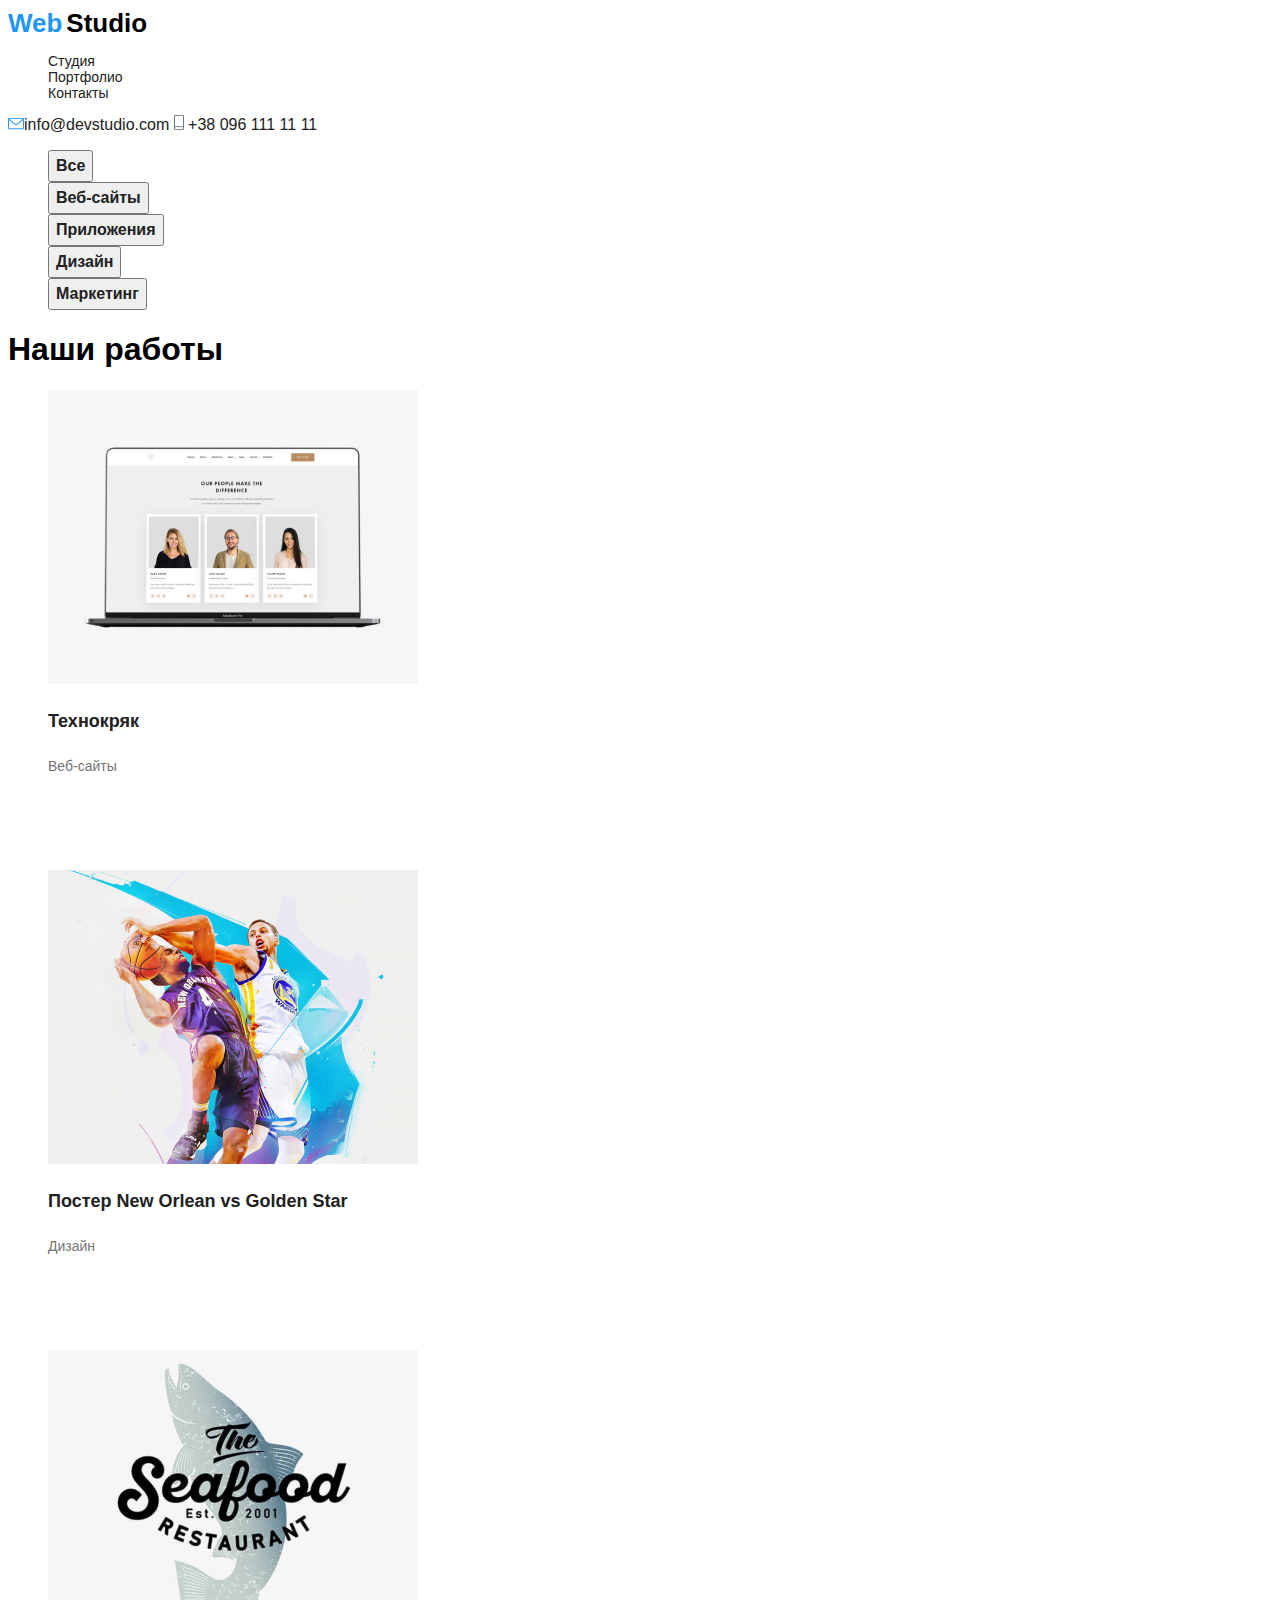
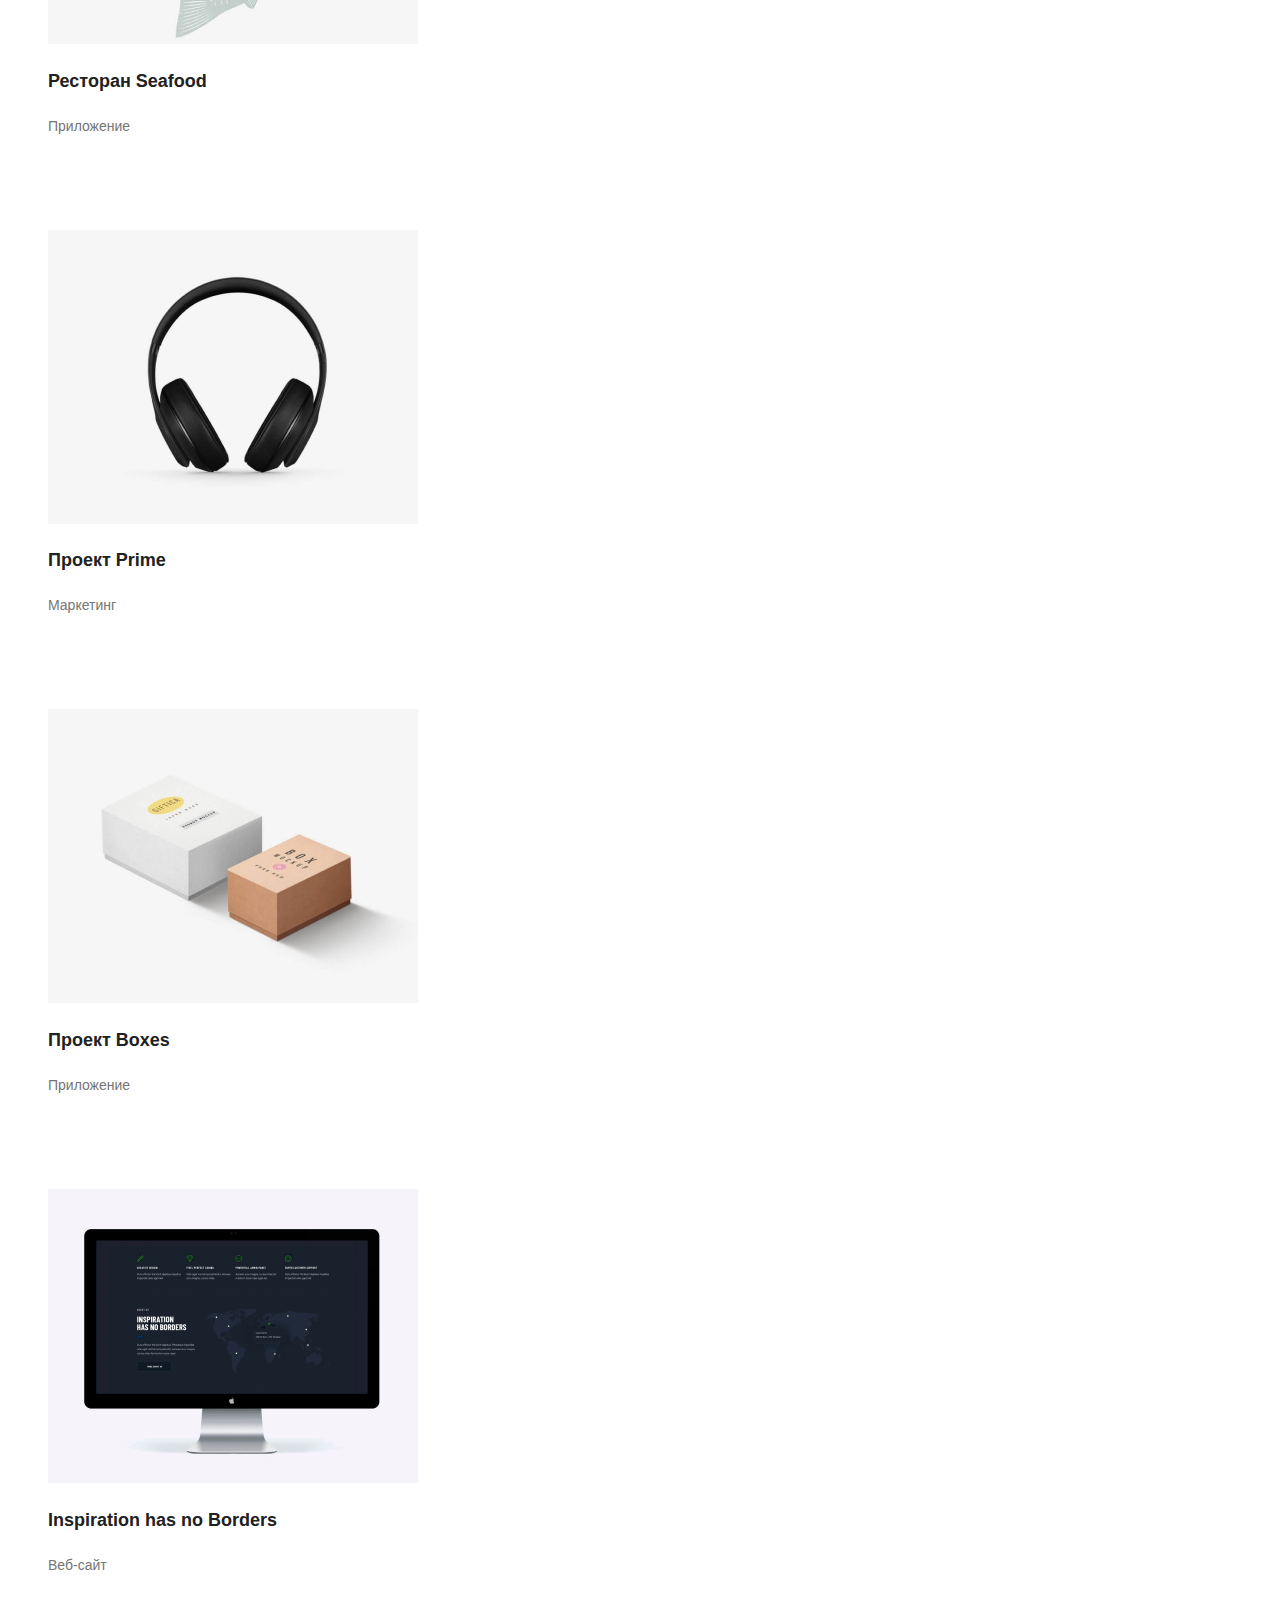
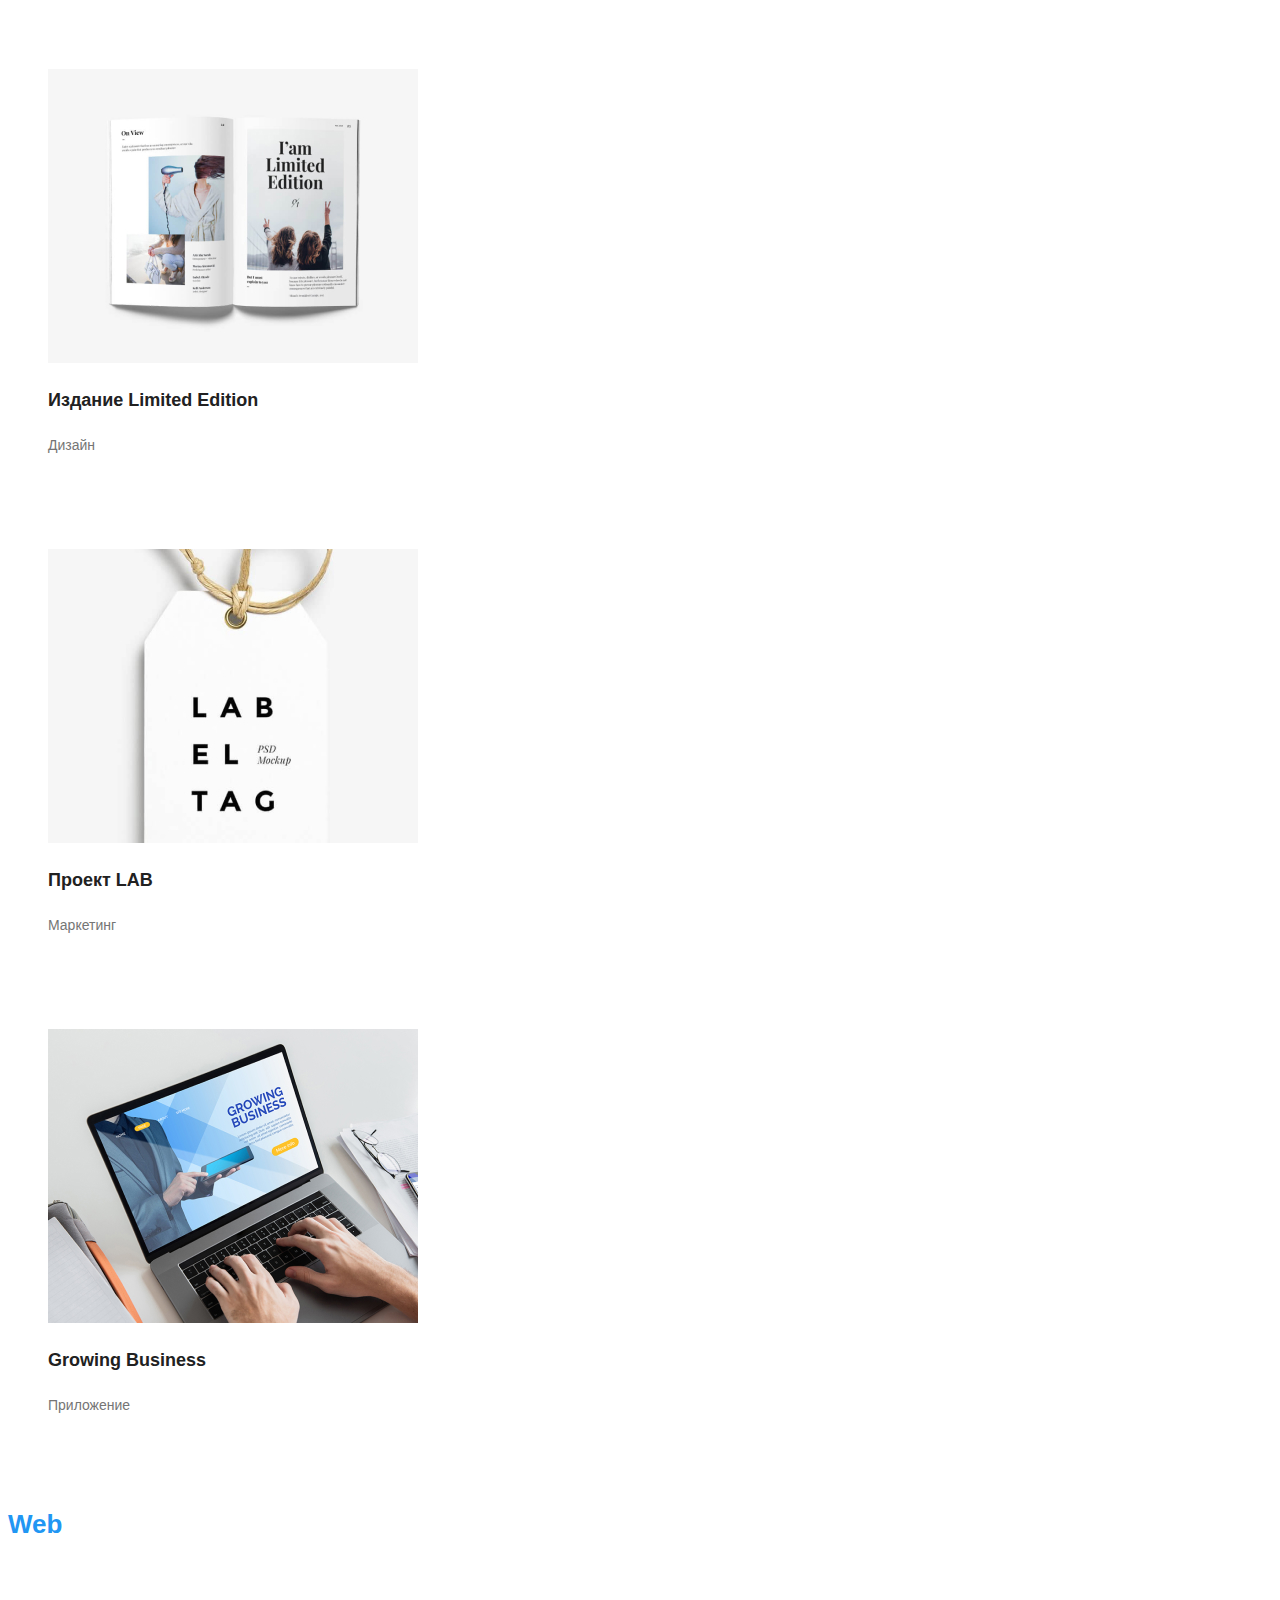
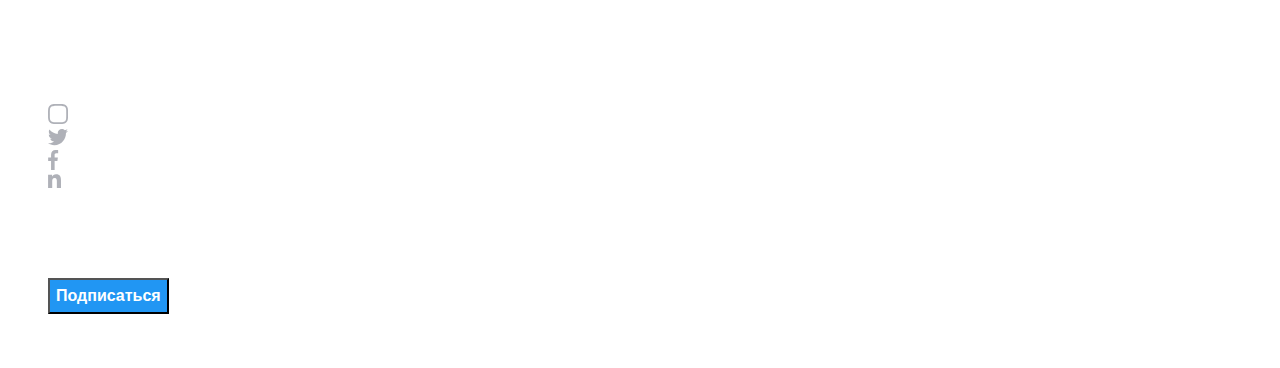
==== portfolio.html @ f3fdbcf2 "скопировала файлы из второго задания" ====
<!DOCTYPE html>
<html lang="en">
  <head>
    <meta charset="UTF-8" />
    <meta name="viewport" content="width=device-width, initial-scale=1.0" />
    <title>Document</title>
    <link rel="stylesheet" href="./css/styles.css" />
  </head>
  <body>
    <header>
      <nav class="nav-site">
        <a href="">
          <span class="logo-web">Web</span>
          <span class="logo-studio">Studio</span>
        </a>
        <ul class="list">
          <li><a class="paragraph" href="">Студия</a></li>
          <li><a class="paragraph" href="./portfolio.html">Портфолио</a></li>
          <li><a class="paragraph" href="">Контакты</a></li>
        </ul>
      </nav>

      <!--Contacts-->
      <div>
        <a class="paragraph" href="mailto:info@devstudio.com"
          ><img
            src="./img/envelope(hover).png"
            alt="иконка почты"
          />info@devstudio.com</a
        >
        <a class="paragraph" href="tel:+380961111111"
          ><img src="./img/Vector.png" alt="иконка телефона" /> +38 096 111 11
          11</a
        >
      </div>
    </header>

    <main>
      <!--Navigation-->

      <nav>
        <ul class="list">
          <li><button class="button-port">Все</button></li>
          <li><button class="button-port">Веб-сайты</button></li>
          <li><button class="button-port">Приложения</button></li>
          <li><button class="button-port">Дизайн</button></li>
          <li><button class="button-port">Маркетинг</button></li>
        </ul>
      </nav>

      <!--Example works-->

      <section>
        <h1>Наши работы</h1>
        <ul class="list">
          <li>
            <img src="./img/techno.jpg" />
            <h2 class="title-port">Технокряк</h2>
            <p class="subtitle">
              Веб-сайты
            </p>
            <p class="techno">
              Технокряк это современная площадка распространения коронавируса.
              Компании используют эту платформу для цифрового шпионажа и атак на
              защищённые сервера конкурентов.
            </p>
          </li>
          <li>
            <img src="./img/poster.jpg" />
            <h2 class="title-port">Постер New Orlean vs Golden Star</h2>
            <p class="subtitle">Дизайн</p>
            <p class="techno">
              Технокряк это современная площадка распространения коронавируса.
              Компании используют эту платформу для цифрового шпионажа и атак на
              защищённые сервера конкурентов.
            </p>
          </li>
          <li>
            <img src="./img/restourant.jpg" />
            <h2 class="title-port">Ресторан Seafood</h2>
            <p class="subtitle">Приложение</p>
            <p class="techno">
              Технокряк это современная площадка распространения коронавируса.
              Компании используют эту платформу для цифрового шпионажа и атак на
              защищённые сервера конкурентов.
            </p>
          </li>
          <li>
            <img src="./img/prime.jpg" />
            <h2 class="title-port">Проект Prime</h2>
            <p class="subtitle">Маркетинг</p>
            <p class="techno">
              Технокряк это современная площадка распространения коронавируса.
              Компании используют эту платформу для цифрового шпионажа и атак на
              защищённые сервера конкурентов.
            </p>
          </li>
          <li>
            <img src="./img/boxes.jpg" />
            <h2 class="title-port">Проект Boxes</h2>
            <p class="subtitle">Приложение</p>
            <p class="techno">
              Технокряк это современная площадка распространения коронавируса.
              Компании используют эту платформу для цифрового шпионажа и атак на
              защищённые сервера конкурентов.
            </p>
          </li>
          <li>
            <img src="./img/inspiration.jpg" />
            <h2 class="title-port">Inspiration has no Borders</h2>
            <p class="subtitle">Веб-сайт</p>
            <p class="techno">
              Технокряк это современная площадка распространения коронавируса.
              Компании используют эту платформу для цифрового шпионажа и атак на
              защищённые сервера конкурентов.
            </p>
          </li>
          <li>
            <img src="./img/limited.jpg" />
            <h2 class="title-port">Издание Limited Edition</h2>
            <p class="subtitle">Дизайн</p>
            <p class="techno">
              Технокряк это современная площадка распространения коронавируса.
              Компании используют эту платформу для цифрового шпионажа и атак на
              защищённые сервера конкурентов.
            </p>
          </li>
          <li>
            <img src="./img/lab.jpg" />
            <h2 class="title-port">Проект LAB</h2>
            <p class="subtitle">Маркетинг</p>
            <p class="techno">
              Технокряк это современная площадка распространения коронавируса.
              Компании используют эту платформу для цифрового шпионажа и атак на
              защищённые сервера конкурентов.
            </p>
          </li>
          <li>
            <img src="./img/buisnes.jpg" />
            <h2 class="title-port">Growing Business</h2>
            <p class="subtitle">Приложение</p>
            <p class="techno">
              Технокряк это современная площадка распространения коронавируса.
              Компании используют эту платформу для цифрового шпионажа и атак на
              защищённые сервера конкурентов.
            </p>
          </li>
        </ul>
      </section>
    </main>

    <footer>
      <div>
        <p>
          <a href="">
            <span class="logo-web">Web</span>
            <span class="title-logo-white">Studio</span>
          </a>
        </p>
        <ul class="list">
          <li>
            <p class="adress">г. Киев, пр-т Леси Украинки, 26</p>
          </li>
          <li>
            <p class="unique">info@example.com</p>
          </li>
          <li>
            <p class="unique">+38 099 111 11 11</p>
          </li>
        </ul>
      </div>

      <div>
        <p class="title-white">Присоединяйтесь</p>
        <ul class="list">
          <li>
            <a href=""><img src="./img/instag.svg" alt="instagram" /></a>
          </li>
          <li>
            <a href=""><img src="./img/messeg.svg" alt="twitter" /></a>
          </li>
          <li>
            <a href=""><img src="./img/facebook.svg" alt="facebook" /></a>
          </li>
          <li>
            <a href=""><img src="./img/in.svg" alt="in" /></a>
          </li>
        </ul>
      </div>

      <div>
        <p class="title-white">Подпишитесь на рассылку</p>
        <ul class="list">
          <li>
            <p class="unique">E-mail</p>
          </li>
          <li>
            <button class="frame-button">
              <a class="button" href="">Подписаться</a>
            </button>
          </li>
        </ul>
      </div>

      <div>
        <p class="unique">2020 | Developed by GoIT Students</p>
      </div>
    </footer>
  </body>
</html>
---- css/styles.css ----
/* цвет вторичного текста #2196F3;*/
/* цвет основного текста #757575; */
/* доп. цвет для заоголвков #212121 */
/* цвет лого #000000; */
/* цвет текста героя и кнопок #FFFFFF */
/* неповторимый цвет rgba(255, 255, 255, 0.6); */

:root {
  --primary-text-color: #2196f3;
  --title-text-color: #212121;
  --main-text: #757575;
  --accent-color: #ffffff;
  --logo-color: #000000;
  --unique-color: rgba(255, 255, 255, 0.6);
}
a {
  text-decoration: none;
}

body {
  font-family: "Roboto", sans-serif;
  font-style: normal;
}

.list {
  list-style: none;
}

.logo-web {
  color: var(--primary-text-color);
  font-family: "Raleway", sans-serif;
  font-weight: 700;

  font-size: 26px;
  line-height: 31px;
  letter-spacing: 1.2;
}

.logo-studio {
  color: var(--logo-color);
  font-family: "Raleway", sans-serif;
  font-weight: 700;
  font-size: 26px;
  line-height: 31px;
  letter-spacing: 1.2;
}

.paragraph {
  color: var(--title-text-color);
}

.paragraph:hover,
.paragraph:focus {
  color: var(--primary-text-color);
}

.main-title {
  color: var(--accent-color);
  font-weight: 900;
  font-size: 44px;
  line-height: 60px;
  text-align: center;
  letter-spacing: 1.36;
  text-transform: uppercase;
}

.button {
  color: var(--accent-color);
  font-weight: 700;
  font-size: 16px;
  line-height: 30px;
  align-items: center;
  text-align: center;
  letter-spacing: 1.88;
}

.frame-button {
  background: #2196f3;
}

.title {
  color: var(--title-text-color);
  font-weight: 700;
  font-size: 14px;
  line-height: 16px;
  letter-spacing: 1.14;
  text-transform: uppercase;
}

.subtitle {
  color: var(--main-text);
  font-weight: 400;
  font-size: 14px;
  line-height: 24px;
  letter-spacing: 1.71;
}

.submain-title {
  color: var(--title-text-color);
  font-weight: 700;
  font-size: 36px;
  line-height: 42px;
  text-align: center;
  letter-spacing: 1.17;
}

.name-work {
  color: var(--accent-color);
  font-weight: 700;
  font-size: 14px;
  line-height: 16px;
  text-align: center;
  letter-spacing: 1.14;
  text-transform: uppercase;
}

.title-white {
  color: var(--accent-color);
  font-weight: 700;
  font-size: 14px;
  line-height: 16px;
  letter-spacing: 1.14;
  text-transform: uppercase;
}

.unique {
  color: var(--unique-color);
  font-weight: 400;
  font-size: 14px;
  line-height: 24px;
  letter-spacing: 1.71;
}

.nav-site {
  font-weight: 500;
  font-size: 14px;
  line-height: 16px;
  letter-spacing: 1.14;
}

.title-logo-white {
  color: var(--accent-color);
  font-family: "Raleway", sans-serif;
  font-weight: 700;
  font-size: 26px;
  line-height: 31px;
  letter-spacing: 1.2;
}

.adress {
  color: var(--accent-color);
  font-weight: normal;
  font-size: 14px;
  line-height: 24px;
  letter-spacing: 1.71;
}

.button-port {
  color: var(--title-text-color);
  font-weight: bold;
  font-size: 16px;
  line-height: 26px;
  letter-spacing: 1.6;
}

.title-port {
  color: var(--title-text-color);
  font-weight: bold;
  font-size: 18px;
  line-height: 36px;
  letter-spacing: 2;
}

.techno {
  color: var(--accent-color);
  font-weight: 400;
  font-size: 18px;
  line-height: 28px;
  letter-spacing: 1.56;
}
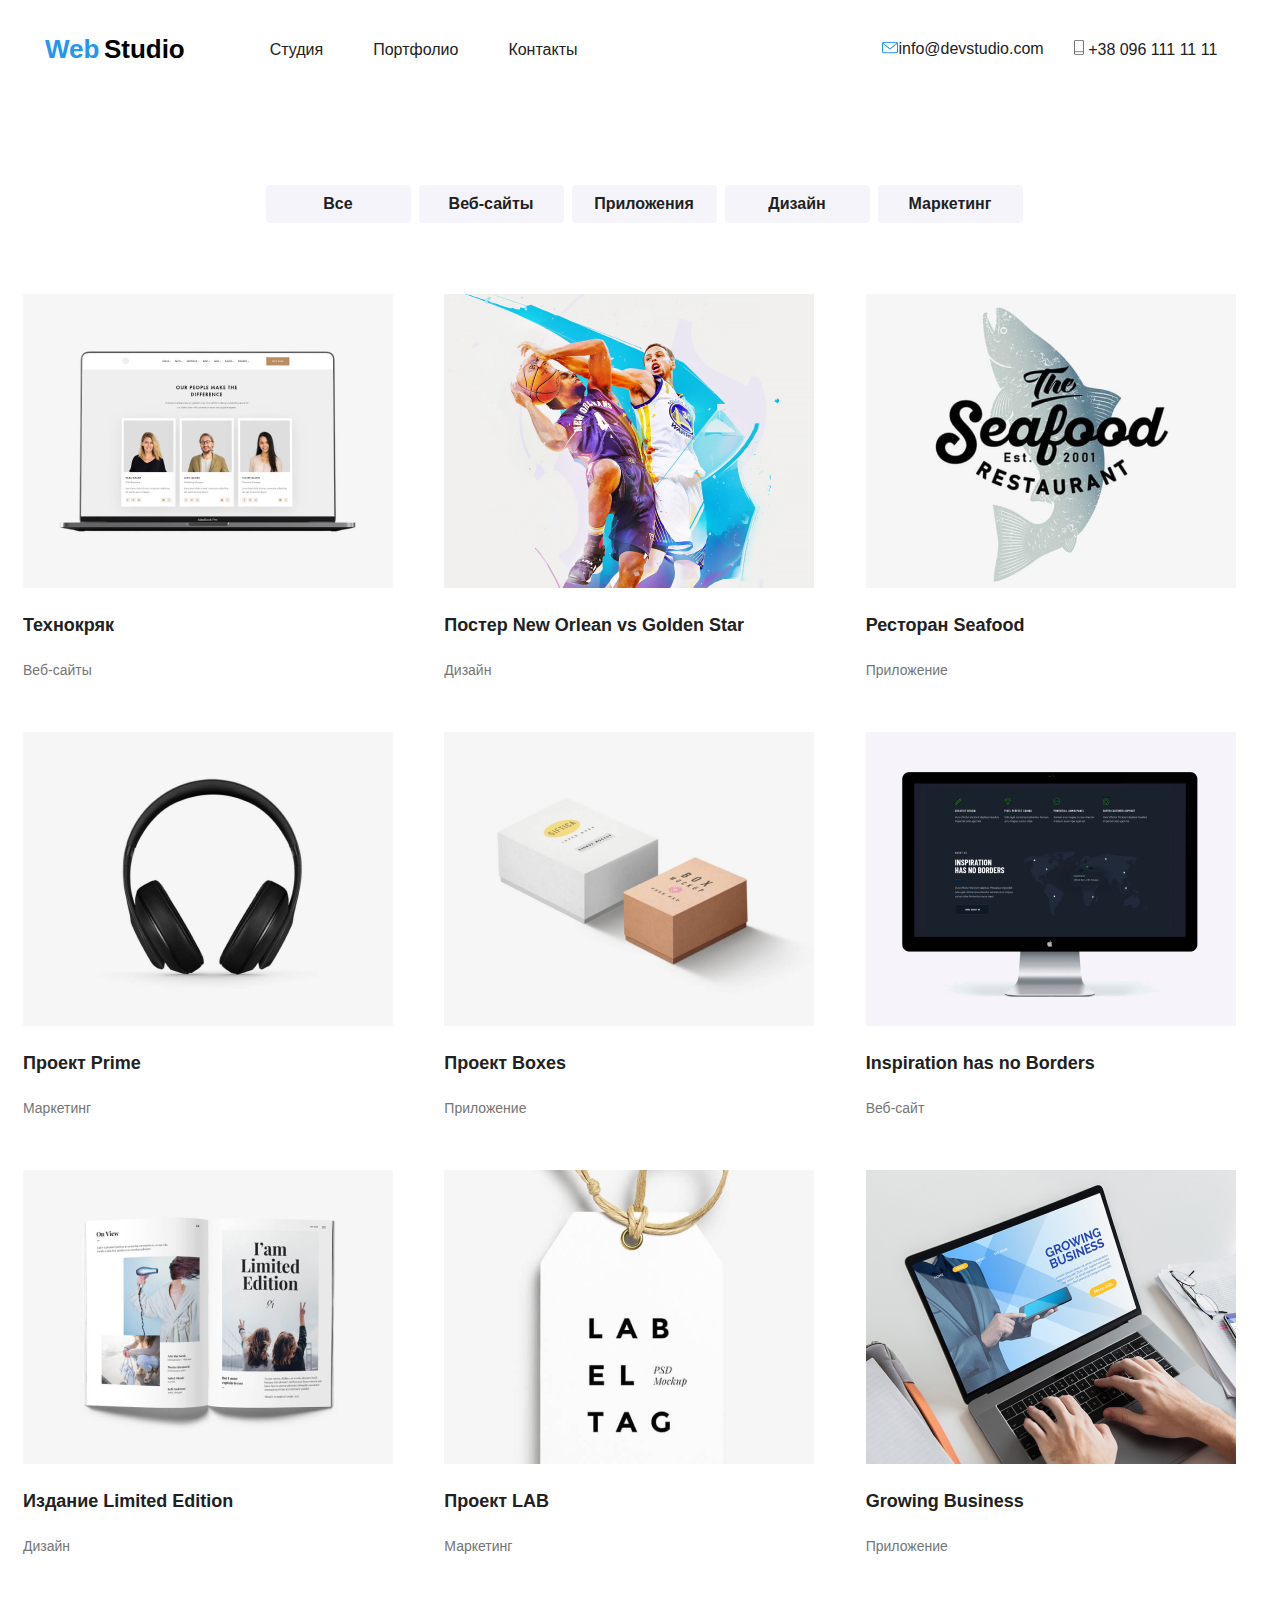
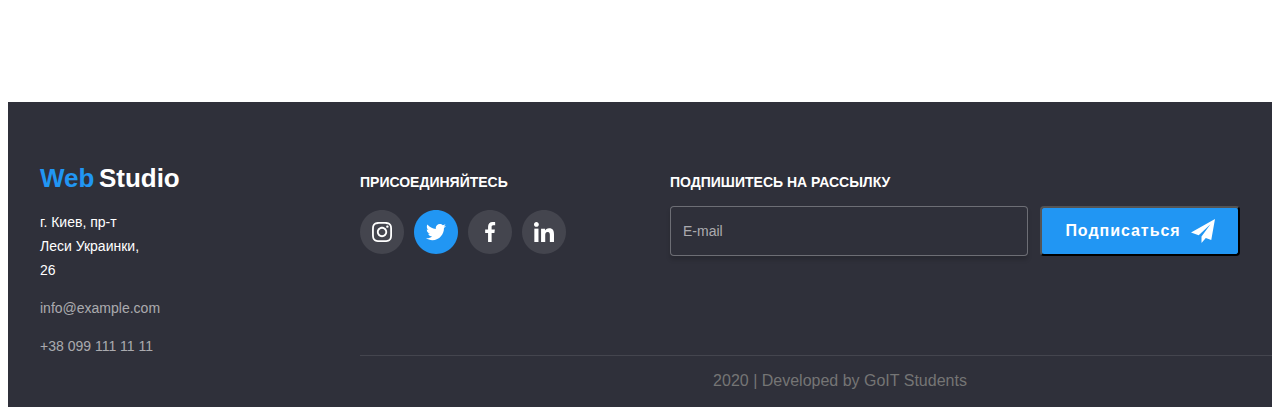
==== commit 8b9757af: "Додала стили портфолио" ====
--- a/portfolio.html
+++ b/portfolio.html
@@ -8,202 +8,216 @@
   </head>
   <body>
     <header>
-      <nav class="nav-site">
+      <div class="container main-nav">
         <a href="">
           <span class="logo-web">Web</span>
           <span class="logo-studio">Studio</span>
         </a>
-        <ul class="list">
-          <li><a class="paragraph" href="">Студия</a></li>
-          <li><a class="paragraph" href="./portfolio.html">Портфолио</a></li>
-          <li><a class="paragraph" href="">Контакты</a></li>
+        <ul class="list site-nav-item">
+          <li class="site-nav-item">
+            <a class="site-nav-item paragraph" href="./index.html">Студия</a>
+          </li>
+          <li class="site-nav-item">
+            <a class="site-nav-item paragraph" href="./portfolio.html"
+              >Портфолио</a
+            >
+          </li>
+          <li class="site-nav-item">
+            <a class="site-nav-item paragraph" href="">Контакты</a>
+          </li>
+        </ul>
+
+        <div class="list nav">
+          <a class="paragraph" href="mailto:info@devstudio.com">
+            <img
+              src="./img/envelope(hover).png"
+              alt="иконка почты"
+            />info@devstudio.com
+          </a>
+          <a class="paragraph" href="tel:+380961111111"
+            ><img src="./img/Vector.png" alt="иконка телефона" />
+            +38 096 111 11 11
+          </a>
+        </div>
+      </div>
+    </header>
+
+    <main>
+      <!--Navigation-->
+
+      <nav>
+        <ul class="list container">
+          <li><a href="" class="button-port">Все</a></li>
+          <li><a href="" class="button-port">Веб-сайты</a></li>
+          <li><a href="" class="button-port">Приложения</a></li>
+          <li><a href="" class="button-port">Дизайн</a></li>
+          <li><a href="" class="button-port">Маркетинг</a></li>
         </ul>
       </nav>
 
-      <!--Contacts-->
-      <div>
-        <a class="paragraph" href="mailto:info@devstudio.com"
-          ><img
-            src="./img/envelope(hover).png"
-            alt="иконка почты"
-          />info@devstudio.com</a
-        >
-        <a class="paragraph" href="tel:+380961111111"
-          ><img src="./img/Vector.png" alt="иконка телефона" /> +38 096 111 11
-          11</a
-        >
-      </div>
-    </header>
-
-    <main>
-      <!--Navigation-->
-
-      <nav>
-        <ul class="list">
-          <li><button class="button-port">Все</button></li>
-          <li><button class="button-port">Веб-сайты</button></li>
-          <li><button class="button-port">Приложения</button></li>
-          <li><button class="button-port">Дизайн</button></li>
-          <li><button class="button-port">Маркетинг</button></li>
-        </ul>
-      </nav>
-
       <!--Example works-->
 
       <section>
-        <h1>Наши работы</h1>
-        <ul class="list">
-          <li>
+        <h1 class="hidden">Наши работы</h1>
+        <div class="test-container">
+        <ul class="list flex-container">
+          <li class="item">
             <img src="./img/techno.jpg" />
             <h2 class="title-port">Технокряк</h2>
             <p class="subtitle">
               Веб-сайты
             </p>
-            <p class="techno">
-              Технокряк это современная площадка распространения коронавируса.
-              Компании используют эту платформу для цифрового шпионажа и атак на
-              защищённые сервера конкурентов.
-            </p>
-          </li>
-          <li>
+            <!-- <p class="techno"> 
+              Технокряк это современная площадка распространения коронавируса.
+              Компании используют эту платформу для цифрового шпионажа и атак на
+              защищённые сервера конкурентов.
+            </p>-->
+          </li>
+          <li class="item">
             <img src="./img/poster.jpg" />
             <h2 class="title-port">Постер New Orlean vs Golden Star</h2>
             <p class="subtitle">Дизайн</p>
-            <p class="techno">
-              Технокряк это современная площадка распространения коронавируса.
-              Компании используют эту платформу для цифрового шпионажа и атак на
-              защищённые сервера конкурентов.
-            </p>
-          </li>
-          <li>
+            <!-- <p class="techno"> 
+              Технокряк это современная площадка распространения коронавируса.
+              Компании используют эту платформу для цифрового шпионажа и атак на
+              защищённые сервера конкурентов.
+            </p>-->
+          </li>
+          <li class="item">
             <img src="./img/restourant.jpg" />
             <h2 class="title-port">Ресторан Seafood</h2>
             <p class="subtitle">Приложение</p>
-            <p class="techno">
-              Технокряк это современная площадка распространения коронавируса.
-              Компании используют эту платформу для цифрового шпионажа и атак на
-              защищённые сервера конкурентов.
-            </p>
-          </li>
-          <li>
+            <!-- <p class="techno"> 
+              Технокряк это современная площадка распространения коронавируса.
+              Компании используют эту платформу для цифрового шпионажа и атак на
+              защищённые сервера конкурентов.
+            </p>-->
+          </li>
+          <li class="item">
             <img src="./img/prime.jpg" />
             <h2 class="title-port">Проект Prime</h2>
             <p class="subtitle">Маркетинг</p>
-            <p class="techno">
-              Технокряк это современная площадка распространения коронавируса.
-              Компании используют эту платформу для цифрового шпионажа и атак на
-              защищённые сервера конкурентов.
-            </p>
-          </li>
-          <li>
+            <!-- <p class="techno">
+              Технокряк это современная площадка распространения коронавируса.
+              Компании используют эту платформу для цифрового шпионажа и атак на
+              защищённые сервера конкурентов.
+            </p> -->
+          </li>
+          <li class="item">
             <img src="./img/boxes.jpg" />
             <h2 class="title-port">Проект Boxes</h2>
             <p class="subtitle">Приложение</p>
-            <p class="techno">
-              Технокряк это современная площадка распространения коронавируса.
-              Компании используют эту платформу для цифрового шпионажа и атак на
-              защищённые сервера конкурентов.
-            </p>
-          </li>
-          <li>
+            <!-- <p class="techno">
+              Технокряк это современная площадка распространения коронавируса.
+              Компании используют эту платформу для цифрового шпионажа и атак на
+              защищённые сервера конкурентов.
+            </p> -->
+          </li>
+          <li class="item">
             <img src="./img/inspiration.jpg" />
             <h2 class="title-port">Inspiration has no Borders</h2>
             <p class="subtitle">Веб-сайт</p>
-            <p class="techno">
-              Технокряк это современная площадка распространения коронавируса.
-              Компании используют эту платформу для цифрового шпионажа и атак на
-              защищённые сервера конкурентов.
-            </p>
-          </li>
-          <li>
+            <!-- <p class="techno">
+              Технокряк это современная площадка распространения коронавируса.
+              Компании используют эту платформу для цифрового шпионажа и атак на
+              защищённые сервера конкурентов.
+            </p> -->
+          </li>
+          <li class="item">
             <img src="./img/limited.jpg" />
             <h2 class="title-port">Издание Limited Edition</h2>
             <p class="subtitle">Дизайн</p>
-            <p class="techno">
-              Технокряк это современная площадка распространения коронавируса.
-              Компании используют эту платформу для цифрового шпионажа и атак на
-              защищённые сервера конкурентов.
-            </p>
-          </li>
-          <li>
+            <!-- <p class="techno">
+              Технокряк это современная площадка распространения коронавируса.
+              Компании используют эту платформу для цифрового шпионажа и атак на
+              защищённые сервера конкурентов.
+            </p> -->
+          </li>
+          <li class="item">
             <img src="./img/lab.jpg" />
             <h2 class="title-port">Проект LAB</h2>
             <p class="subtitle">Маркетинг</p>
-            <p class="techno">
-              Технокряк это современная площадка распространения коронавируса.
-              Компании используют эту платформу для цифрового шпионажа и атак на
-              защищённые сервера конкурентов.
-            </p>
-          </li>
-          <li>
+            <!-- <p class="techno">
+              Технокряк это современная площадка распространения коронавируса.
+              Компании используют эту платформу для цифрового шпионажа и атак на
+              защищённые сервера конкурентов.
+            </p> -->
+          </li>
+          <li class="item">
             <img src="./img/buisnes.jpg" />
             <h2 class="title-port">Growing Business</h2>
             <p class="subtitle">Приложение</p>
-            <p class="techno">
-              Технокряк это современная площадка распространения коронавируса.
-              Компании используют эту платформу для цифрового шпионажа и атак на
-              защищённые сервера конкурентов.
-            </p>
+            <!-- <p class="techno">
+              Технокряк это современная площадка распространения коронавируса.
+              Компании используют эту платформу для цифрового шпионажа и атак на
+              защищённые сервера конкурентов.
+            </p> -->
           </li>
         </ul>
       </section>
+    </div>
     </main>
 
-    <footer>
-      <div>
-        <p>
-          <a href="">
-            <span class="logo-web">Web</span>
-            <span class="title-logo-white">Studio</span>
-          </a>
-        </p>
-        <ul class="list">
-          <li>
-            <p class="adress">г. Киев, пр-т Леси Украинки, 26</p>
-          </li>
-          <li>
-            <p class="unique">info@example.com</p>
-          </li>
-          <li>
-            <p class="unique">+38 099 111 11 11</p>
-          </li>
-        </ul>
+    <footer class="page-footer">
+      <div class="container footer">
+        <div class="footer-logo">
+          <p>
+            <a href="">
+              <span class="logo-web">Web</span>
+              <span class="title-logo-white">Studio</span></a
+            >
+          </p>
+          <ul class="list contact">
+            <li>
+              <p class="adress">г. Киев, пр-т Леси Украинки, 26</p>
+            </li>
+            <li>
+              <p class="unique">info@example.com</p>
+            </li>
+            <li>
+              <p class="unique">+38 099 111 11 11</p>
+            </li>
+          </ul>
+        </div>
+
+        <div class="join-in">
+          <p class="title-white">Присоединяйтесь</p>
+          <ul class="list list-join">
+            <li class="item">
+              <a href=""><img src="./img/Ellipse.svg" alt="instagram" /></a>
+            </li>
+            <li class="item">
+              <a href=""><img src="./img/Ellipse2.svg" alt="twitter" /></a>
+            </li>
+            <li class="item">
+              <a href=""><img src="./img/Ellipse3.svg" alt="facebook" /></a>
+            </li>
+            <li class="item">
+              <a href=""><img src="./img/Ellipse4.svg" alt="in" /></a>
+            </li>
+          </ul>
+        </div>
+
+        <div class="mail">
+          <p class="title-white">Подпишитесь на рассылку</p>
+          <ul class="list list-mail">
+            <li>
+              <p class="unique email">E-mail</p>
+            </li>
+            <li>
+              <button class="frame-button">
+                <a class="button" href=""
+                  >Подписаться<img class="icon-img" src="./img/iconsend2.svg"
+                /></a>
+              </button>
+            </li>
+          </ul>
+        </div>
       </div>
-
-      <div>
-        <p class="title-white">Присоединяйтесь</p>
-        <ul class="list">
-          <li>
-            <a href=""><img src="./img/instag.svg" alt="instagram" /></a>
-          </li>
-          <li>
-            <a href=""><img src="./img/messeg.svg" alt="twitter" /></a>
-          </li>
-          <li>
-            <a href=""><img src="./img/facebook.svg" alt="facebook" /></a>
-          </li>
-          <li>
-            <a href=""><img src="./img/in.svg" alt="in" /></a>
-          </li>
-        </ul>
-      </div>
-
-      <div>
-        <p class="title-white">Подпишитесь на рассылку</p>
-        <ul class="list">
-          <li>
-            <p class="unique">E-mail</p>
-          </li>
-          <li>
-            <button class="frame-button">
-              <a class="button" href="">Подписаться</a>
-            </button>
-          </li>
-        </ul>
-      </div>
-
-      <div>
-        <p class="unique">2020 | Developed by GoIT Students</p>
+      <div class="container">
+        <div class="line">
+          <p class="developed">2020 | Developed by GoIT Students</p>
+        </div>
       </div>
     </footer>
   </body>
--- a/css/styles.css
+++ b/css/styles.css
@@ -4,6 +4,16 @@
 /* цвет лого #000000; */
 /* цвет текста героя и кнопок #FFFFFF */
 /* неповторимый цвет rgba(255, 255, 255, 0.6); */
+
+html {
+  box-sizing: border-box;
+}
+
+*,
+*::before,
+*::after {
+  box-sizing: inherit;
+}
 
 :root {
   --primary-text-color: #2196f3;
@@ -25,6 +35,72 @@
 .list {
   list-style: none;
 }
+.site-nav-item:not(:last-child) {
+  margin-right: 50px;
+}
+
+.list.site-nav-item {
+  display: flex;
+  margin-top: 0px;
+  margin-bottom: 0px;
+  margin-right: 0px;
+  margin-left: 85px;
+  padding-left: 0px;
+}
+
+.list.nav {
+  display: flex;
+  margin-top: 0px;
+  margin-bottom: 0px;
+  margin-right: 0px;
+  margin-left: 305px;
+  padding-left: 0px;
+}
+
+.site-nav-item.paragraph {
+  display: block;
+  padding-top: 32px;
+  padding-bottom: 32px;
+  padding-left: 0px;
+}
+
+.list .title {
+  margin-top: 30px;
+  margin-bottom: 0px;
+}
+
+.list .subtitle {
+  margin-top: 10px;
+  margin-bottom: 0px;
+}
+
+.list.icon {
+  margin-top: 16px;
+  margin-bottom: 0px;
+
+  display: flex;
+  padding-left: 0px;
+  padding-bottom: 94px;
+}
+
+.list.worker .item {
+  margin-right: 30px;
+}
+
+.list.icon .item {
+  margin-right: 10px;
+}
+
+.list.klient {
+  display: flex;
+  margin-top: 50px;
+  margin-bottom: 0px;
+  justify-content: center;
+}
+
+.list.klient .item {
+  margin-right: 30px;
+}
 
 .logo-web {
   color: var(--primary-text-color);
@@ -47,6 +123,13 @@
 
 .paragraph {
   color: var(--title-text-color);
+  padding-top: 32px;
+  padding-bottom: 32px;
+  display: block;
+}
+
+.paragraph:not(:last-child) {
+  margin-right: 30px;
 }
 
 .paragraph:hover,
@@ -54,8 +137,15 @@
   color: var(--primary-text-color);
 }
 
+.section.hero {
+  text-align: center;
+}
+
 .main-title {
-  color: var(--accent-color);
+  margin-top: 0px;
+  margin-bottom: 30px;
+
+  color: 000000;
   font-weight: 900;
   font-size: 44px;
   line-height: 60px;
@@ -65,17 +155,20 @@
 }
 
 .button {
+  display: flex;
+  justify-content: center;
   color: var(--accent-color);
   font-weight: 700;
   font-size: 16px;
   line-height: 30px;
-  align-items: center;
-  text-align: center;
-  letter-spacing: 1.88;
+  letter-spacing: 0.06em;
 }
 
 .frame-button {
   background: #2196f3;
+  border-radius: 4px;
+  width: 200px;
+  height: 50px;
 }
 
 .title {
@@ -103,15 +196,59 @@
   text-align: center;
   letter-spacing: 1.17;
 }
-
+.submain-title.doing {
+  margin-top: 115px;
+  margin-bottom: 0px;
+}
+
+.submain-title.team {
+  margin-top: 95px;
+  margin-bottom: 0px;
+  padding-top: 94px;
+}
+
+.submain-title.customer {
+  margin-top: 94px;
+  margin-bottom: 0px;
+}
+
+.section.color {
+  background-color: #f5f4fa;
+}
+
+.hidden {
+  visibility: hidden;
+  margin-top: 0px;
+  margin-bottom: 0px;
+}
+
+.list.work .item {
+  margin-right: 30px;
+  text-align: center;
+}
 .name-work {
-  color: var(--accent-color);
+  display: block;
+  align-items: center;
+
+  padding: 27px 83px;
+
+  color: var(--accent-color);
+  background-color: rgba(47, 48, 58, 0.8);
   font-weight: 700;
   font-size: 14px;
   line-height: 16px;
-  text-align: center;
+
   letter-spacing: 1.14;
   text-transform: uppercase;
+
+  width: 370px;
+  height: 70px;
+}
+
+.pictures-work {
+  display: block;
+  max-width: 100%;
+  height: auto;
 }
 
 .title-white {
@@ -123,12 +260,55 @@
   text-transform: uppercase;
 }
 
+.join-in {
+  padding-top: 10px;
+  padding-right: 0px;
+}
+
+.list.list-join {
+  display: flex;
+  padding-left: 0px;
+  margin-top: 20px;
+  margin-bottom: 0px;
+}
+
+.list.list-join .item {
+  margin-right: 10px;
+}
+
+.mail {
+  padding-right: 0px;
+  padding-top: 10px;
+  margin-left: 94px;
+}
+
+.list-mail {
+  display: flex;
+  padding-right: 0px;
+  padding-left: 0px;
+}
+
 .unique {
   color: var(--unique-color);
   font-weight: 400;
   font-size: 14px;
   line-height: 24px;
   letter-spacing: 1.71;
+  background-color: #2f303a;
+}
+
+.unique.email {
+  display: flex;
+  align-items: center;
+  width: 358px;
+  height: 50px;
+  border: 1px solid rgba(255, 255, 255, 0.3);
+  box-sizing: border-box;
+  box-shadow: 0px 4px 4px rgba(0, 0, 0, 0.15);
+  border-radius: 4px;
+  margin-top: 0px;
+  margin-right: 12px;
+  padding-left: 12px;
 }
 
 .nav-site {
@@ -136,6 +316,70 @@
   font-size: 14px;
   line-height: 16px;
   letter-spacing: 1.14;
+}
+
+.container {
+  margin-left: auto;
+  margin-right: auto;
+
+  width: 1230px;
+  padding-left: 15px;
+  padding-right: 15px;
+}
+
+.list.container {
+  display: flex;
+  margin-top: 94px;
+  margin-bottom: 0px;
+  justify-content: center;
+  padding-left: 400px;
+  padding-right: 400px;
+}
+
+.list .button-port {
+  margin-left: 8px;
+  background-color: #f5f4fa;
+  border-radius: 4px;
+}
+
+.list .button-port:hover,
+.list .button-port:focus {
+  color: var(--accent-color);
+  background-color: var(--primary-text-color);
+}
+
+.main-nav {
+  display: flex;
+  align-items: center;
+  padding-left: 20px;
+  padding-right: 20px;
+}
+
+.advantages {
+  display: flex;
+  justify-content: center;
+}
+
+.list.contact {
+  margin-left: 0px;
+  padding-left: 0px;
+  margin-top: 8px;
+  margin-bottom: 0px;
+}
+
+.list.advantages .item {
+  margin-right: 30px;
+}
+
+.list.work {
+  display: flex;
+  justify-content: center;
+}
+
+.list.worker {
+  display: flex;
+  justify-content: center;
+  margin-top: 50px;
 }
 
 .title-logo-white {
@@ -153,14 +397,21 @@
   font-size: 14px;
   line-height: 24px;
   letter-spacing: 1.71;
+  padding-right: 214px;
 }
 
 .button-port {
-  color: var(--title-text-color);
+  display: flex;
+  color: #212121;
   font-weight: bold;
   font-size: 16px;
   line-height: 26px;
   letter-spacing: 1.6;
+  width: 145px;
+  height: 38px;
+
+  justify-content: center;
+  padding: 6px 22px;
 }
 
 .title-port {
@@ -178,3 +429,76 @@
   line-height: 28px;
   letter-spacing: 1.56;
 }
+
+.container.footer {
+  display: flex;
+
+  justify-content: space-between;
+  align-items: baseline;
+  height: 253px;
+
+  margin-top: 94px;
+  margin-bottom: 0px;
+  padding-top: 45px;
+}
+
+.page-footer {
+  background-color: #2f303a;
+}
+
+.footer-logo {
+  margin-right: 0px;
+  padding-top: 0px;
+  padding-bottom: 0px;
+}
+
+.icon-img {
+  margin-left: 10px;
+}
+
+.developed {
+  display: block;
+  text-align: center;
+  color: var(--main-text);
+
+  padding-bottom: 17px;
+
+  margin-bottom: 0px;
+}
+
+.line {
+  width: 1170px;
+  border-top: 1px solid rgba(255, 255, 255, 0.1);
+  margin-left: 215px;
+  margin-right: 215px;
+
+  padding-top: 0px;
+  margin-bottom: 0px;
+}
+
+.list.flex-container {
+  display: flex;
+  flex-wrap: wrap;
+  width: 1230;
+  padding-left: 15px;
+  padding-right: 15px;
+
+  margin-left: 0px;
+  margin-right: 0px;
+  margin-top: 34px;
+  margin-bottom: 0px;
+}
+
+.flex-container .item {
+  width: calc((100% - 60px) / 3);
+  margin-right: 30px;
+}
+
+.flex-container .item:nth-child(3n) {
+  margin-right: 0px;
+}
+
+.item .subtitle {
+  margin-top: 4px;
+  margin-bottom: 50px;
+}
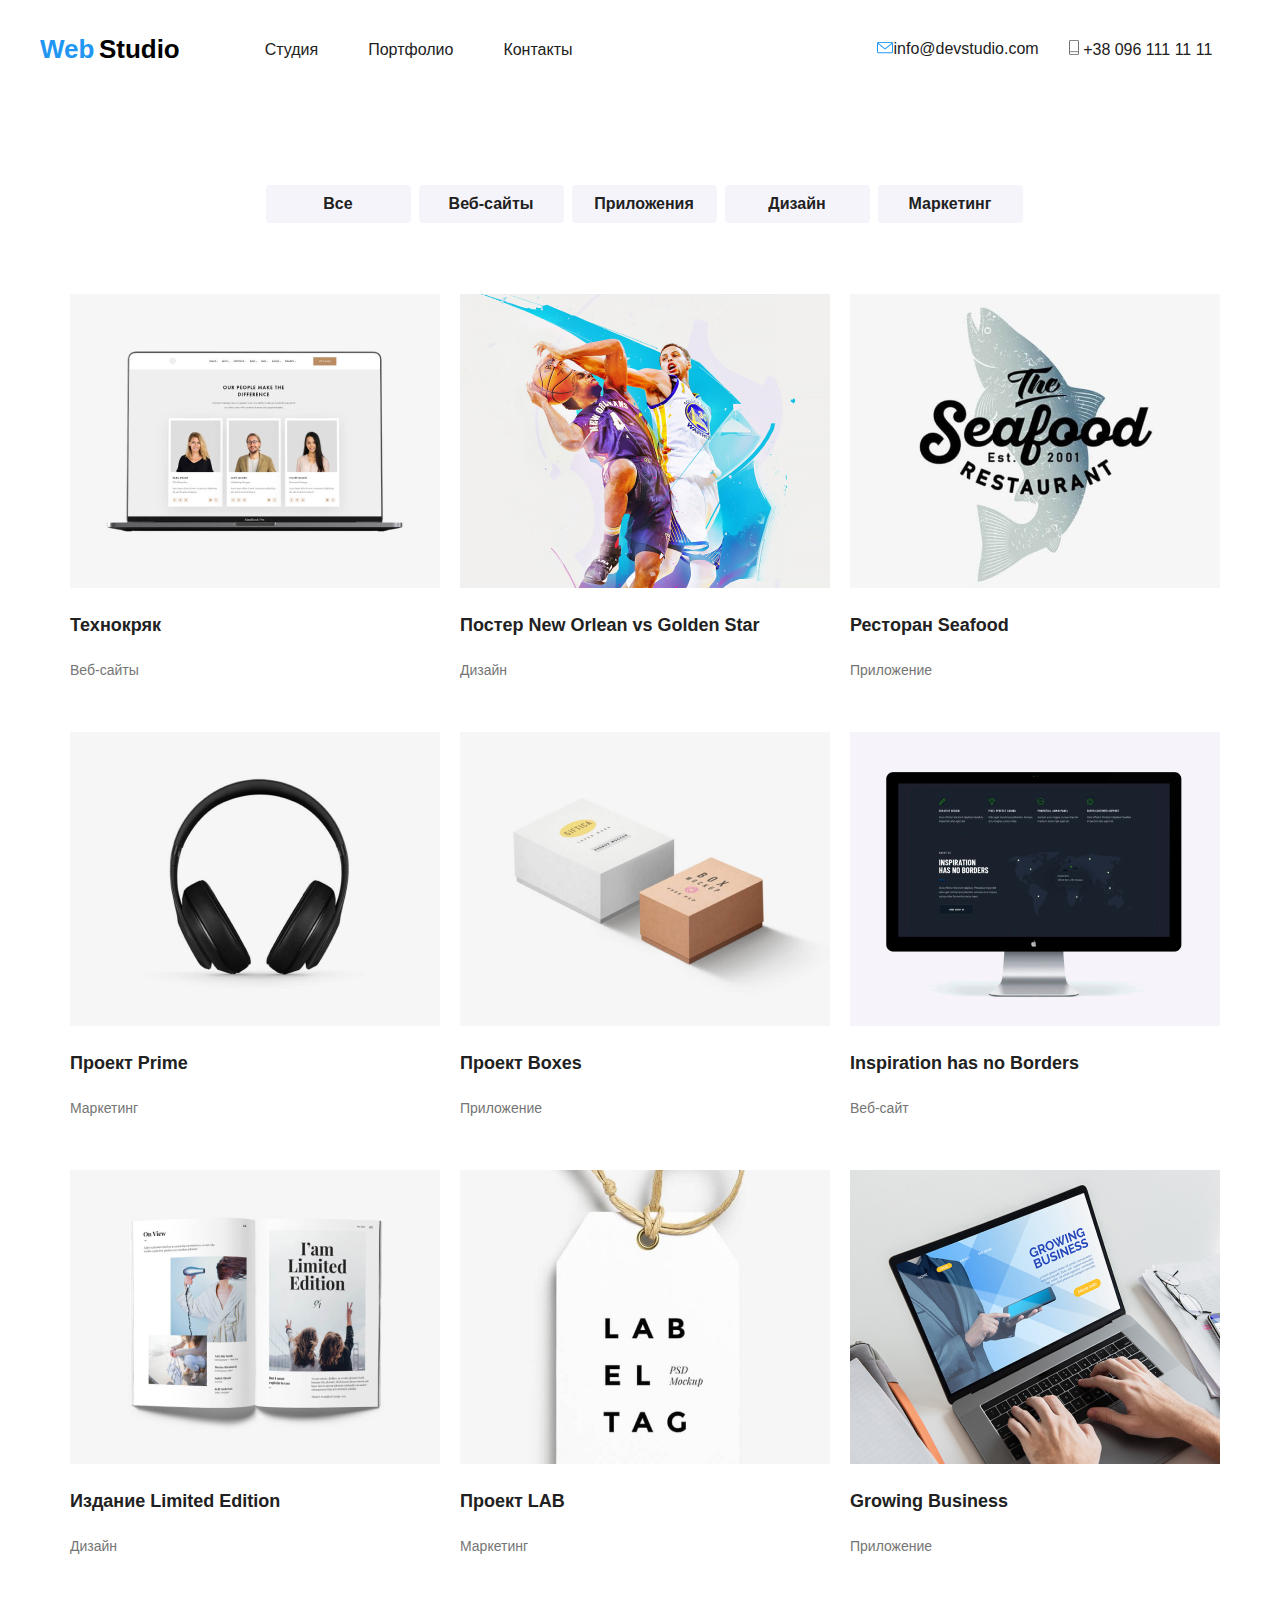
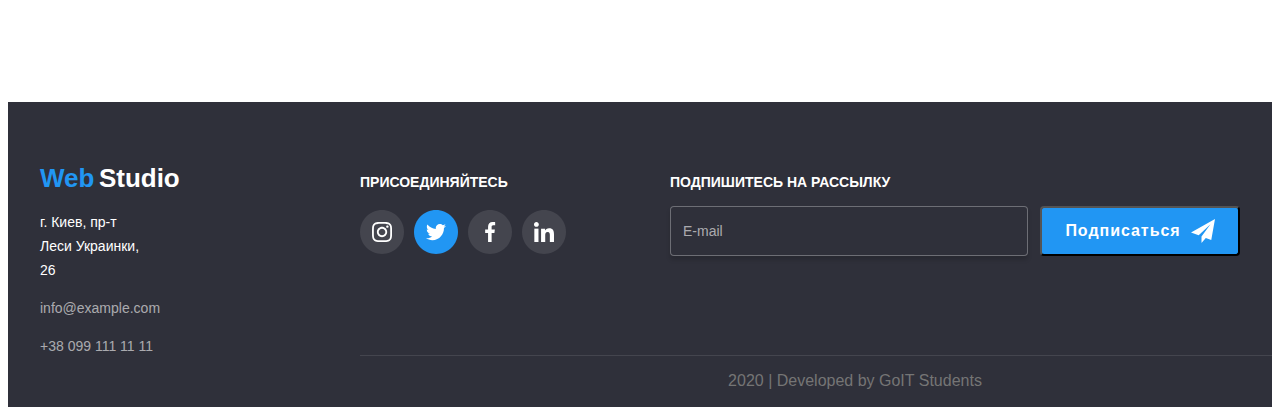
==== commit 1efc8ea5: "исправила ошибки" ====
--- a/portfolio.html
+++ b/portfolio.html
@@ -57,7 +57,7 @@
 
       <!--Example works-->
 
-      <section>
+      <section class="container">
         <h1 class="hidden">Наши работы</h1>
         <div class="test-container">
         <ul class="list flex-container">
--- a/css/styles.css
+++ b/css/styles.css
@@ -80,11 +80,18 @@
 
   display: flex;
   padding-left: 0px;
-  padding-bottom: 94px;
-}
-
-.list.worker .item {
+  padding-bottom: 24px;
+  padding-left: 32px;
+  padding-right: 32px;
+}
+
+.worker.item {
   margin-right: 30px;
+  box-shadow: 0px 2px 1px rgba(0, 0, 0, 0.2), 0px 1px 1px rgba(0, 0, 0, 0.14),
+    0px 1px 3px rgba(0, 0, 0, 0.12);
+
+  border-radius: 4px;
+  text-align: center;
 }
 
 .list.icon .item {
@@ -322,7 +329,7 @@
   margin-left: auto;
   margin-right: auto;
 
-  width: 1230px;
+  width: 1200px;
   padding-left: 15px;
   padding-right: 15px;
 }
@@ -351,24 +358,32 @@
 .main-nav {
   display: flex;
   align-items: center;
-  padding-left: 20px;
-  padding-right: 20px;
+  padding-left: 0px;
+  padding-right: 0px;
 }
 
 .advantages {
   display: flex;
   justify-content: center;
+  padding-left: 0px;
 }
 
 .list.contact {
+  display: block;
+
   margin-left: 0px;
   padding-left: 0px;
-  margin-top: 8px;
+  margin-top: 10px;
   margin-bottom: 0px;
 }
 
 .list.advantages .item {
+  flex-basis: 270px;
   margin-right: 30px;
+}
+
+.list.advantages .item :last-of-type {
+  margin-right: 0px;
 }
 
 .list.work {
@@ -440,6 +455,8 @@
   margin-top: 94px;
   margin-bottom: 0px;
   padding-top: 45px;
+  padding-left: 0px;
+  padding-right: 0px;
 }
 
 .page-footer {
@@ -450,6 +467,11 @@
   margin-right: 0px;
   padding-top: 0px;
   padding-bottom: 0px;
+}
+
+.studio {
+  margin-bottom: 0px;
+  margin-top: 0px;
 }
 
 .icon-img {
